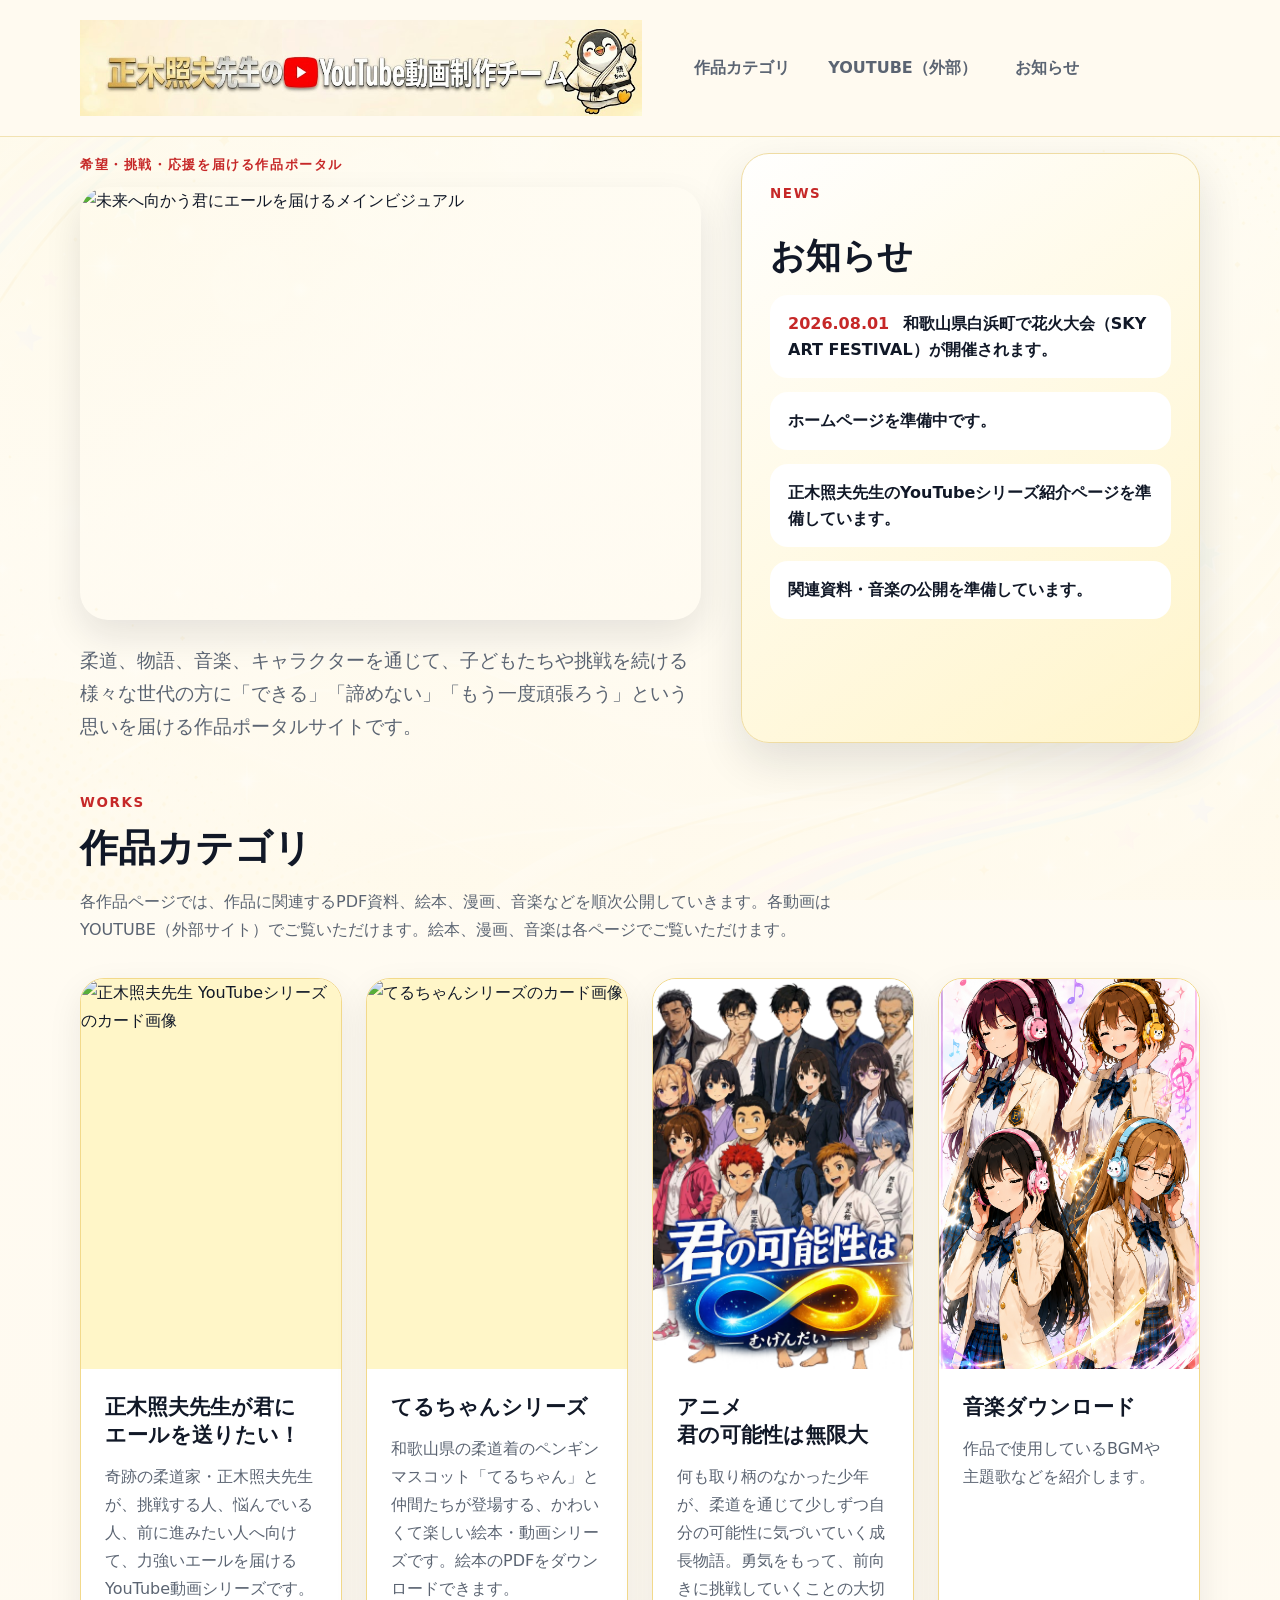
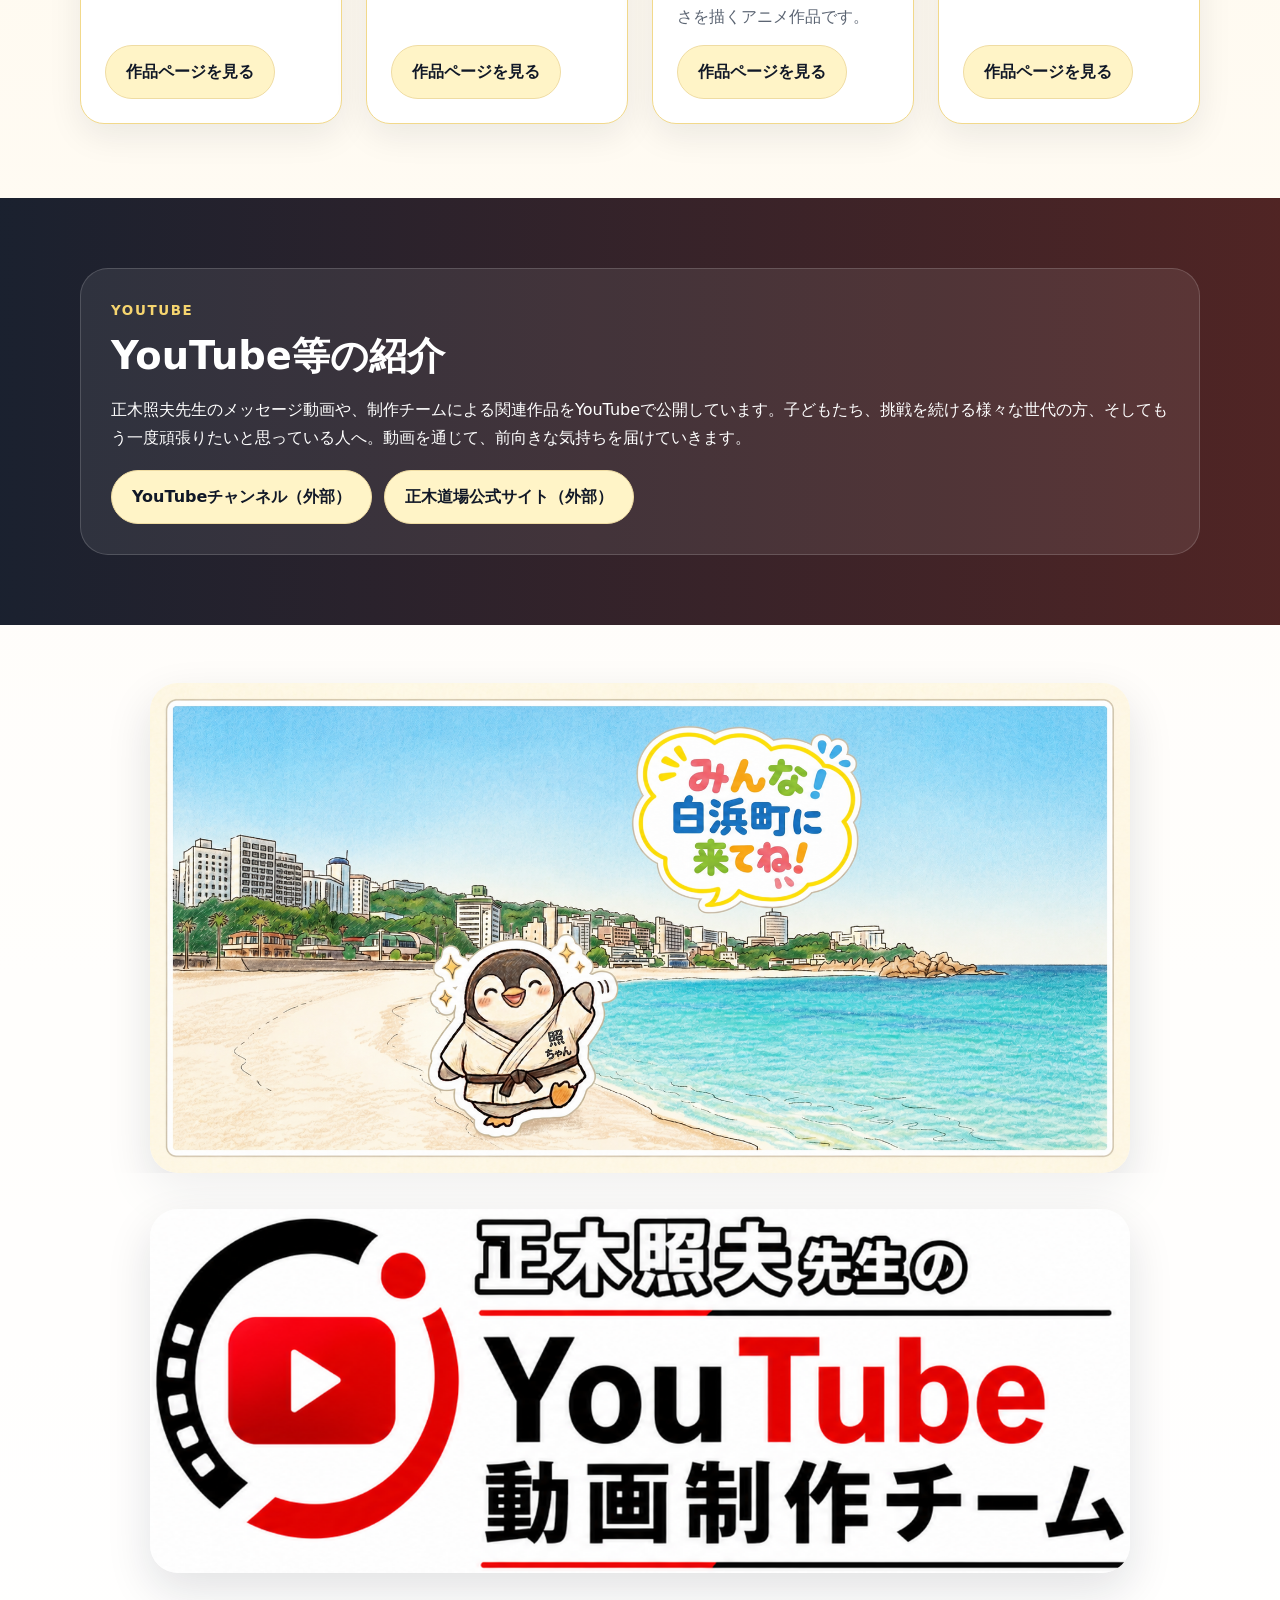
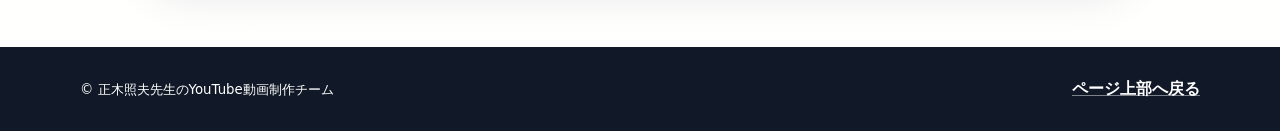
==== index.html @ 739d3b3b "初回コミット: 正木照夫先生のYouTube動画制作チーム 作品ポータルサイト - 静的サイト（HTML/CSS/JS）一式 - 大容量ファイル（音楽一括ZIP・漫画PDF）はGoogleドライブへ外" ====
<!doctype html>
<html lang="ja">
  <head>
    <meta charset="utf-8">
    <meta name="viewport" content="width=device-width, initial-scale=1">
    <meta name="description" content="正木照夫先生のYouTube動画制作チームによる作品ポータルサイトです。柔道、物語、音楽、キャラクターを通じて、子どもたちや挑戦を続ける様々な世代の方にエールを届けます。">
    <title>正木照夫先生のYouTube動画制作チーム 作品ポータル</title>
    <link rel="stylesheet" href="css/style.css">
    <script src="js/main.js" defer></script>
  </head>
  <body>
    <a class="skip-link" href="#main">本文へ移動</a>

    <header class="site-header">
      <div class="container header-inner">
        <a class="brand" href="index.html" aria-label="トップページへ">
          <img class="brand-title-image" src="images/common/header-title.png" alt="" width="1024" height="175">
          <span class="sr-only">正木照夫先生のYouTube動画制作チーム</span>
        </a>

        <button class="nav-toggle" type="button" aria-expanded="false" aria-controls="site-nav">
          <span class="nav-toggle-line"></span>
          <span class="nav-toggle-line"></span>
          <span class="nav-toggle-line"></span>
          <span class="sr-only">メニューを開閉</span>
        </button>

        <nav class="site-nav" id="site-nav" aria-label="メインナビゲーション">
          <a href="#works">作品カテゴリ</a>
          <a href="https://www.youtube.com/@%E6%AD%A3%E6%9C%A8%E7%85%A7%E5%A4%AB%E5%85%88%E7%94%9F%E3%81%AEYouTube" target="_blank" rel="noopener noreferrer">YOUTUBE（外部）</a>
          <a href="#news">お知らせ</a>
        </nav>
      </div>
    </header>

    <main id="main">
      <section class="hero">
        <div class="container hero-grid">
          <div class="hero-copy">
            <p class="eyebrow">希望・挑戦・応援を届ける作品ポータル</p>
            <h1 class="sr-only">未来へ向かう君に、エールを届ける。</h1>
            <img class="hero-main-visual" src="images/common/top-main-visual.png" alt="未来へ向かう君にエールを届けるメインビジュアル" width="3227" height="2250">
            <p class="lead">
              柔道、物語、音楽、キャラクターを通じて、子どもたちや挑戦を続ける様々な世代の方に「できる」「諦めない」「もう一度頑張ろう」という思いを届ける作品ポータルサイトです。
            </p>
          </div>
          <div class="hero-panel news-panel" id="news" aria-labelledby="news-title">
            <p class="eyebrow">News</p>
            <h2 id="news-title">お知らせ</h2>
            <ul class="news-list">
              <li><a href="https://sky-art-fes.jp/2026/" target="_blank" rel="noopener noreferrer"><span class="news-date">2026.08.01</span> 和歌山県白浜町で花火大会（SKY ART FESTIVAL）が開催されます。</a></li>
              <li>ホームページを準備中です。</li>
              <li>正木照夫先生のYouTubeシリーズ紹介ページを準備しています。</li>
              <li>関連資料・音楽の公開を準備しています。</li>
            </ul>
          </div>
        </div>
      </section>

      <section class="section" id="works" aria-labelledby="works-title">
        <div class="container">
          <div class="section-heading">
            <p class="eyebrow">Works</p>
            <h2 id="works-title">作品カテゴリ</h2>
            <p>各作品ページでは、作品に関連するPDF資料、絵本、漫画、音楽などを順次公開していきます。各動画はYOUTUBE（外部サイト）でご覧いただけます。絵本、漫画、音楽は各ページでご覧いただけます。</p>
          </div>

          <div class="work-grid">
            <article class="work-card">
              <a class="work-card-link" href="pages/masaki-youtube.html" aria-label="正木照夫先生が君にエールを送りたい！の作品ページを見る">
                <img src="images/cards/card-masaki-youtube.png" alt="正木照夫先生 YouTubeシリーズのカード画像" width="2250" height="3200" loading="lazy" decoding="async">
                <div class="work-card-body">
                  <h3>正木照夫先生が君にエールを送りたい！</h3>
                  <p>奇跡の柔道家・正木照夫先生が、挑戦する人、悩んでいる人、前に進みたい人へ向けて、力強いエールを届けるYouTube動画シリーズです。</p>
                  <span class="button button-card">作品ページを見る</span>
                </div>
              </a>
            </article>

            <article class="work-card">
              <a class="work-card-link" href="pages/teruchan.html" aria-label="てるちゃんシリーズの作品ページを見る">
                <img src="images/cards/card-teruchan.png" alt="てるちゃんシリーズのカード画像" width="2250" height="3200" loading="lazy" decoding="async">
                <div class="work-card-body">
                  <h3>てるちゃんシリーズ</h3>
                  <p>和歌山県の柔道着のペンギンマスコット「てるちゃん」と仲間たちが登場する、かわいくて楽しい絵本・動画シリーズです。絵本のPDFをダウンロードできます。</p>
                  <span class="button button-card">作品ページを見る</span>
                </div>
              </a>
            </article>

            <article class="work-card">
              <a class="work-card-link" href="pages/anime-mugen.html" aria-label="君の可能性は無限大の作品ページを見る">
                <img src="images/cards/card-anime-mugen.png" alt="君の可能性は無限大のカード画像" width="2250" height="3200" loading="lazy" decoding="async">
                <div class="work-card-body">
                  <h3>アニメ<br>君の可能性は無限大</h3>
                  <p>何も取り柄のなかった少年が、柔道を通じて少しずつ自分の可能性に気づいていく成長物語。勇気をもって、前向きに挑戦していくことの大切さを描くアニメ作品です。</p>
                  <span class="button button-card">作品ページを見る</span>
                </div>
              </a>
            </article>

            <article class="work-card">
              <a class="work-card-link" href="pages/music-download.html" aria-label="音楽ダウンロードの作品ページを見る">
                <img src="images/cards/card-music-download.png" alt="音楽ダウンロードのカード画像" width="940" height="1674" loading="lazy" decoding="async">
                <div class="work-card-body">
                  <h3>音楽ダウンロード</h3>
                  <p>作品で使用しているBGMや主題歌などを紹介します。</p>
                  <span class="button button-card">作品ページを見る</span>
                </div>
              </a>
            </article>
          </div>
        </div>
      </section>

      <section class="notice-section" aria-labelledby="youtube-title">
        <div class="container notice-grid notice-grid-single">
          <div class="notice-card">
            <p class="eyebrow">YouTube</p>
            <h2 id="youtube-title">YouTube等の紹介</h2>
            <p>
              正木照夫先生のメッセージ動画や、制作チームによる関連作品をYouTubeで公開しています。子どもたち、挑戦を続ける様々な世代の方、そしてもう一度頑張りたいと思っている人へ。動画を通じて、前向きな気持ちを届けていきます。
            </p>
            <div class="button-row">
              <a class="button button-secondary" href="https://www.youtube.com/@%E6%AD%A3%E6%9C%A8%E7%85%A7%E5%A4%AB%E5%85%88%E7%94%9F%E3%81%AEYouTube" target="_blank" rel="noopener noreferrer">YouTubeチャンネル（外部）</a>
              <a class="button button-secondary" href="http://www.masaki-judo.com/" target="_blank" rel="noopener noreferrer">正木道場公式サイト（外部）</a>
            </div>
          </div>
        </div>
      </section>

      <section class="section shirahama-section" aria-label="白浜町の紹介イメージ">
        <div class="container">
          <a class="shirahama-link" href="https://www.nankishirahama.jp/" target="_blank" rel="noopener noreferrer" aria-label="南紀白浜観光協会の公式サイトを開く">
            <img class="shirahama-image" src="images/common/shirahama.png" alt="みんな白浜町に来てねと呼びかけるてるちゃんのイラスト" width="1774" height="887" loading="lazy" decoding="async">
          </a>
        </div>
      </section>

      <section class="section bottom-brand-section" aria-label="正木照夫先生のYouTube動画制作チーム">
        <div class="container">
          <img class="bottom-brand-image" src="images/common/logo-main.png" alt="正木照夫先生のYouTube動画制作チーム" width="5485" height="2040" loading="lazy" decoding="async">
        </div>
      </section>
    </main>

    <footer class="site-footer">
      <div class="container footer-inner">
        <small>&copy; 正木照夫先生のYouTube動画制作チーム</small>
        <a href="#main">ページ上部へ戻る</a>
      </div>
    </footer>
  </body>
</html>
---- css/style.css ----
:root {
  --color-bg: #fffaf0;
  --color-surface: #ffffff;
  --color-cream: #fff4c7;
  --color-yellow: #f6d56f;
  --color-gold: #c7922c;
  --color-red: #c62828;
  --color-ink: #111827;
  --color-muted: #5b6472;
  --color-border: #efdca3;
  --color-card-border: #efd58a;
  --color-body-text: #1f2937;
  --shadow-soft: 0 18px 45px rgba(17, 24, 39, 0.12);
  --radius-lg: 28px;
  --radius-md: 18px;
  --container: 1120px;
}

* {
  box-sizing: border-box;
}

html {
  scroll-behavior: smooth;
}

body {
  margin: 0;
  color: var(--color-ink);
  font-family: "Hiragino Sans", "Yu Gothic", "Meiryo", system-ui, -apple-system, BlinkMacSystemFont, sans-serif;
  line-height: 1.75;
  background-color: var(--color-bg);
  background:
    linear-gradient(180deg, rgba(255, 253, 245, 0.86) 0%, rgba(255, 250, 240, 0.92) 44%, rgba(255, 255, 255, 0.96) 100%),
    radial-gradient(circle at top left, rgba(246, 213, 111, 0.34), transparent 34rem),
    url("../images/common/bg-pale-yellow.png") center top / cover fixed no-repeat,
    linear-gradient(180deg, #fffdf5 0%, var(--color-bg) 44%, #ffffff 100%);
}

img {
  display: block;
  max-width: 100%;
  height: auto;
}

a {
  color: inherit;
}

code {
  padding: 0.08em 0.34em;
  color: var(--color-red);
  font-family: "Cascadia Mono", "Consolas", monospace;
  background: rgba(255, 244, 199, 0.92);
  border-radius: 0.35em;
}

.container {
  width: min(100% - 32px, var(--container));
  margin-inline: auto;
}

.skip-link {
  position: fixed;
  top: 12px;
  left: 12px;
  z-index: 100;
  padding: 10px 16px;
  color: #ffffff;
  background: var(--color-ink);
  border-radius: 999px;
  transform: translateY(-150%);
  transition: transform 0.2s ease;
}

.skip-link:focus {
  transform: translateY(0);
}

.sr-only {
  position: absolute;
  width: 1px;
  height: 1px;
  padding: 0;
  margin: -1px;
  overflow: hidden;
  clip: rect(0, 0, 0, 0);
  white-space: nowrap;
  border: 0;
}

.site-header {
  position: sticky;
  top: 0;
  z-index: 10;
  padding: 20px 0;
  background: rgba(255, 250, 240, 0.92);
  border-bottom: 1px solid rgba(239, 220, 163, 0.8);
  backdrop-filter: blur(12px);
}

.header-inner {
  position: relative;
  display: flex;
  flex-wrap: nowrap;
  align-items: center;
  justify-content: flex-start;
  gap: clamp(20px, 3vw, 44px);
}

.brand {
  display: inline-flex;
  align-items: center;
  gap: 18px;
  flex: 0 1 auto;
  min-width: 0;
  color: var(--color-ink);
  text-decoration: none;
}

.brand-title-image {
  display: block;
  width: auto;
  max-width: min(56vw, 680px);
  height: clamp(72px, 7.5vw, 112px);
  object-fit: contain;
}

.site-nav {
  display: flex;
  align-items: center;
  flex: 0 0 auto;
  gap: 10px;
}

.site-nav a {
  padding: 10px 14px;
  color: var(--color-muted);
  font-weight: 700;
  text-decoration: none;
  border-radius: 999px;
}

.site-nav a:hover,
.site-nav a:focus-visible {
  color: var(--color-red);
  background: rgba(198, 40, 40, 0.08);
  outline: none;
}

.nav-toggle {
  display: none;
  width: 44px;
  height: 44px;
  padding: 10px;
  background: var(--color-surface);
  border: 1px solid var(--color-border);
  border-radius: 12px;
}

.nav-toggle-line {
  display: block;
  height: 2px;
  margin: 5px 0;
  background: var(--color-ink);
  border-radius: 999px;
}

.hero {
  padding: 16px 0 24px;
}

.hero + .section {
  padding-top: 24px;
}

.hero-grid {
  display: grid;
  grid-template-columns: minmax(0, 1.15fr) minmax(280px, 0.85fr);
  gap: 40px;
  align-items: stretch;
}

.eyebrow {
  margin: 0 0 10px;
  color: var(--color-red);
  font-size: 0.84rem;
  font-weight: 800;
  letter-spacing: 0.12em;
  text-transform: uppercase;
}

h1,
h2,
h3,
p {
  overflow-wrap: anywhere;
}

h1 {
  max-width: 12em;
  margin: 0;
  font-size: clamp(2.3rem, 6vw, 4.8rem);
  line-height: 1.12;
  letter-spacing: -0.04em;
}

.hero-title {
  max-width: 9.5em;
  font-size: clamp(2.5rem, 5.4vw, 4.6rem);
  letter-spacing: -0.035em;
}

.hero-main-visual {
  width: min(100%, 760px);
  height: auto;
  border-radius: var(--radius-lg);
  box-shadow: 0 16px 36px rgba(17, 24, 39, 0.1);
}

h2 {
  margin: 0;
  font-size: clamp(1.8rem, 3vw, 2.6rem);
  line-height: 1.24;
}

h3 {
  margin: 0;
  font-size: 1.3rem;
  line-height: 1.35;
}

.lead {
  max-width: 42rem;
  margin: 24px 0 0;
  color: var(--color-muted);
  font-size: clamp(1rem, 2vw, 1.18rem);
}

.button-row {
  display: flex;
  flex-wrap: wrap;
  gap: 12px;
  margin-top: 18px;
}

.button-row .button {
  width: auto;
}

.button {
  display: inline-flex;
  align-items: center;
  justify-content: center;
  min-height: 48px;
  padding: 12px 20px;
  font-weight: 800;
  text-align: center;
  text-decoration: none;
  border-radius: 999px;
  transition: transform 0.18s ease, box-shadow 0.18s ease, background-color 0.18s ease;
}

.button:hover,
.button:focus-visible {
  transform: translateY(-2px);
  outline: none;
}

.button-primary {
  color: #ffffff;
  background: var(--color-red);
  box-shadow: 0 12px 26px rgba(198, 40, 40, 0.22);
}

.button-primary:hover,
.button-primary:focus-visible {
  background: #a81f1f;
}

.button-disabled {
  cursor: not-allowed;
  opacity: 0.76;
}

.button-disabled:hover,
.button-disabled:focus-visible {
  transform: none;
  background: var(--color-red);
}

.button-secondary,
.button-card {
  color: var(--color-ink);
  background: var(--color-cream);
  border: 1px solid var(--color-border);
}

.button-card {
  width: fit-content;
  margin-top: auto;
}

.hero-panel {
  display: grid;
  align-content: start;
  gap: 18px;
  padding: 28px;
  background: linear-gradient(145deg, rgba(255, 255, 255, 0.9), rgba(255, 244, 199, 0.9));
  border: 1px solid var(--color-border);
  border-radius: var(--radius-lg);
  box-shadow: var(--shadow-soft);
}

.news-panel {
  min-height: 100%;
}

.news-panel h2 {
  font-size: clamp(1.6rem, 3vw, 2.2rem);
}

#news,
#works {
  scroll-margin-top: 170px;
}

.news-list {
  display: grid;
  gap: 14px;
  padding: 0;
  margin: 0;
  list-style: none;
}

.news-list li {
  padding: 16px 18px;
  color: var(--color-ink);
  font-weight: 700;
  line-height: 1.6;
  background: var(--color-surface);
  border-radius: var(--radius-md);
}

.news-list a {
  color: inherit;
  text-decoration: none;
}

.news-list a:hover,
.news-list a:focus-visible {
  color: var(--color-red);
  outline: none;
}

.news-date {
  display: inline-block;
  margin-right: 0.5em;
  color: var(--color-red);
  font-weight: 900;
}

.section {
  padding: 74px 0;
}

.section-heading {
  max-width: 760px;
  margin-bottom: 34px;
}

.section-heading p:last-child {
  margin-bottom: 0;
  color: var(--color-muted);
}

.work-grid {
  display: grid;
  grid-template-columns: repeat(4, 1fr);
  gap: 24px;
  align-items: stretch;
}

.work-card {
  display: flex;
  flex-direction: column;
  height: 100%;
  overflow: hidden;
  cursor: pointer;
  background: #ffffff;
  border: 1px solid #f2d98b;
  border-radius: 24px;
  box-shadow: 0 12px 34px rgba(17, 24, 39, 0.08);
  transition: transform 0.2s ease, box-shadow 0.2s ease;
}

.work-card:hover,
.work-card:focus-within {
  transform: translateY(-4px);
  box-shadow: 0 18px 40px rgba(15, 23, 42, 0.14);
}

.work-card-link {
  display: flex;
  flex: 1;
  flex-direction: column;
  height: 100%;
  color: inherit;
  text-decoration: none;
}

.work-card-link:focus-visible {
  outline: 3px solid #d62828;
  outline-offset: 4px;
  border-radius: 24px;
}

.work-card img {
  width: 100%;
  aspect-ratio: 2 / 3;
  object-fit: cover;
  object-position: center;
  display: block;
  background: #fff6c8;
  transition: transform 0.2s ease;
}

.work-card:hover img,
.work-card:focus-within img {
  transform: scale(1.03);
}

.work-card-body {
  display: flex;
  flex: 1;
  flex-direction: column;
  gap: 14px;
  padding: 24px;
}

.work-card-body p {
  flex: 1;
  margin: 0;
  color: var(--color-muted);
}

.work-card-body .button {
  margin-top: auto;
}

.notice-section {
  padding: 70px 0;
  background: linear-gradient(90deg, rgba(17, 24, 39, 0.96), rgba(69, 23, 23, 0.94));
}

.notice-grid {
  display: grid;
  grid-template-columns: repeat(2, minmax(0, 1fr));
  gap: 22px;
}

.notice-grid-single {
  grid-template-columns: minmax(0, 1fr);
}

.notice-card {
  padding: 30px;
  color: #ffffff;
  background: rgba(255, 255, 255, 0.08);
  border: 1px solid rgba(255, 255, 255, 0.16);
  border-radius: var(--radius-lg);
}

.notice-card .eyebrow {
  color: var(--color-yellow);
}

.notice-card p:last-child {
  margin-bottom: 0;
  color: rgba(255, 255, 255, 0.82);
}

.notice-card code {
  color: #ffffff;
  background: rgba(255, 255, 255, 0.14);
}

.shirahama-section {
  padding-top: 58px;
  padding-bottom: 0;
  background: rgba(255, 255, 255, 0.5);
}

.shirahama-link {
  display: block;
  width: min(100%, 980px);
  margin-inline: auto;
  border-radius: var(--radius-lg);
  transition: transform 0.2s ease, box-shadow 0.2s ease;
}

.shirahama-link:hover,
.shirahama-link:focus-visible {
  transform: translateY(-3px);
  outline: none;
}

.shirahama-link:focus-visible {
  box-shadow: 0 0 0 4px rgba(198, 40, 40, 0.28);
}

.shirahama-image {
  width: 100%;
  height: auto;
  border-radius: var(--radius-lg);
  box-shadow: var(--shadow-soft);
}

.bottom-brand-section {
  padding-top: 36px;
  background: rgba(255, 255, 255, 0.5);
}

.bottom-brand-image {
  width: min(100%, 980px);
  height: auto;
  margin-inline: auto;
  border-radius: var(--radius-lg);
  box-shadow: var(--shadow-soft);
}

.page-hero {
  padding: 16px 0 16px;
}

.page-hero + .section {
  padding-top: 24px;
}

.page-hero-image {
  width: 100%;
  aspect-ratio: 16 / 9;
  object-fit: cover;
  object-position: center;
  border-radius: var(--radius-lg);
  box-shadow: var(--shadow-soft);
  background: var(--color-cream);
}

.page-hero-image-wide {
  aspect-ratio: auto;
  height: auto;
  object-fit: contain;
}

.page-hero-copy {
  max-width: 840px;
  margin-top: 28px;
  padding: 30px 34px;
  color: var(--color-ink);
  background: #ffffff;
  border: 1px solid var(--color-card-border);
  border-radius: var(--radius-lg);
  box-shadow: 0 12px 30px rgba(17, 24, 39, 0.08);
}

.page-hero-copy h1 {
  max-width: 100%;
  color: var(--color-ink);
  font-size: clamp(2rem, 5vw, 3.8rem);
}

.page-hero-copy p {
  color: var(--color-body-text);
  font-size: clamp(1.12rem, 2.6vw, 1.3rem);
  line-height: 1.9;
}

.page-hero-copy p:last-child {
  margin-bottom: 0;
}

.page-hero-inner {
  max-width: 840px;
  padding: 34px;
  color: var(--color-ink);
  background: #ffffff;
  border: 1px solid var(--color-card-border);
  border-radius: var(--radius-lg);
  box-shadow: var(--shadow-soft);
}

.page-hero-inner h1 {
  max-width: 100%;
  color: var(--color-ink);
  font-size: clamp(2rem, 5vw, 3.8rem);
}

.page-hero-inner p {
  color: var(--color-body-text);
  line-height: 1.9;
}

.content-grid {
  display: grid;
  grid-template-columns: minmax(0, 1.3fr) minmax(280px, 0.7fr);
  gap: 24px;
}

.content-grid-single {
  grid-template-columns: minmax(0, 1fr);
  max-width: 1080px;
}

.content-card {
  padding: 28px;
  color: var(--color-ink);
  background: #ffffff;
  border: 1px solid var(--color-card-border);
  border-radius: var(--radius-lg);
  box-shadow: 0 12px 30px rgba(17, 24, 39, 0.08);
}

.content-card h2 {
  margin-bottom: 12px;
  color: var(--color-ink);
}

.content-card p {
  color: var(--color-body-text);
  font-size: clamp(1.12rem, 2.6vw, 1.3rem);
  line-height: 1.9;
}

.content-card p + p {
  margin-top: 0.9em;
}

.content-card ul {
  padding-left: 1.2em;
  margin: 12px 0 0;
  color: var(--color-body-text);
  font-size: clamp(1.12rem, 2.6vw, 1.3rem);
  line-height: 1.9;
}

.content-card li + li {
  margin-top: 8px;
}

.short-video-image {
  width: min(100%, 320px);
  height: auto;
  margin: 0 auto 18px;
  border-radius: var(--radius-md);
}

.short-video-list {
  display: grid;
  gap: 12px;
  padding: 0;
  margin: 20px 0 0;
  list-style: none;
}

.short-video-list a {
  display: block;
  padding: 14px 18px;
  color: var(--color-ink);
  font-weight: 700;
  text-decoration: none;
  background: var(--color-cream);
  border: 1px solid var(--color-card-border);
  border-radius: var(--radius-md);
  transition: color 0.18s ease, background-color 0.18s ease;
}

.short-video-list a:hover,
.short-video-list a:focus-visible {
  color: var(--color-red);
  background: rgba(255, 244, 199, 0.92);
  outline: none;
}

.music-note {
  margin: 18px 0 0;
  padding: 18px 20px;
  background: var(--color-cream);
  border: 1px solid var(--color-card-border);
  border-left: 4px solid var(--color-red);
  border-radius: var(--radius-md);
  font-size: 0.95rem;
  line-height: 1.85;
}

.music-note p {
  margin: 0 0 10px;
}

.music-note p:last-child {
  margin-bottom: 0;
}

.music-note .music-note-heading {
  margin-top: 14px;
  font-weight: 700;
}

.music-note ul {
  margin: 6px 0 0;
  padding-left: 1.2em;
}

.music-list {
  display: grid;
  gap: 16px;
  padding: 0;
  margin: 20px 0 0;
  list-style: none;
}

.music-item {
  display: grid;
  gap: 12px;
  padding: 18px;
  background: var(--color-cream);
  border: 1px solid var(--color-card-border);
  border-radius: var(--radius-md);
}

.music-item-title {
  margin: 0;
  font-weight: 700;
}

.music-item audio {
  width: 100%;
}

.music-item .button {
  justify-self: start;
  min-height: 40px;
  padding: 8px 16px;
  font-size: 0.92rem;
}

/* 画像付きの楽曲は「左：画像／右上：プレーヤー／右下：ダウンロード」の2カラム */
.music-item:has(.music-item-cover) {
  grid-template-columns: 200px 1fr;
  grid-template-areas:
    "cover title"
    "cover player"
    "cover download";
  align-content: center;
  align-items: center;
  gap: 10px 18px;
  padding: 16px 18px;
}

.music-item-cover {
  grid-area: cover;
  align-self: center;
  width: 100%;
  height: auto;
  border-radius: var(--radius-md);
  box-shadow: 0 12px 30px rgba(17, 24, 39, 0.1);
}

.music-item:has(.music-item-cover) .music-item-title {
  grid-area: title;
}

.music-item:has(.music-item-cover) audio {
  grid-area: player;
}

.music-item:has(.music-item-cover) .button {
  grid-area: download;
}

@media (max-width: 600px) {
  .music-item:has(.music-item-cover) {
    grid-template-columns: 1fr;
    grid-template-areas:
      "title"
      "cover"
      "player"
      "download";
  }

  .music-item-cover {
    max-width: 260px;
    justify-self: center;
  }
}

.episode-link {
  display: grid;
  gap: 18px;
  color: inherit;
  text-decoration: none;
}

.episode-thumbnail {
  width: 100%;
  height: auto;
  margin-bottom: 18px;
  border-radius: var(--radius-md);
  box-shadow: 0 12px 30px rgba(17, 24, 39, 0.1);
}

.episode-link img {
  width: 100%;
  aspect-ratio: 16 / 9;
  object-fit: cover;
  border-radius: var(--radius-md);
  box-shadow: 0 12px 30px rgba(17, 24, 39, 0.1);
  transition: transform 0.2s ease, box-shadow 0.2s ease;
}

.episode-description {
  display: block;
  color: var(--color-body-text);
  font-size: clamp(1.12rem, 2.6vw, 1.3rem);
  line-height: 1.9;
}

.content-card .episode-description + .episode-description {
  margin-top: 0.8em;
}

.episode-link:hover img,
.episode-link:focus-visible img {
  transform: translateY(-3px);
  box-shadow: 0 18px 40px rgba(15, 23, 42, 0.16);
}

.episode-link:focus-visible {
  outline: 3px solid #d62828;
  outline-offset: 4px;
  border-radius: var(--radius-md);
}

.manga-reader-section {
  padding-top: 36px;
}

.manga-reader-header {
  display: grid;
  gap: 10px;
  margin-bottom: 24px;
  padding: 20px 22px;
  background: var(--color-surface);
  border: 1px solid var(--color-card-border);
  border-radius: var(--radius-lg);
  box-shadow: var(--shadow-soft);
}

.manga-reader-header h1 {
  max-width: none;
  font-size: clamp(1.35rem, 3vw, 1.75rem);
  line-height: 1.35;
  letter-spacing: -0.02em;
}

.manga-reader-header p {
  margin: 0;
  color: var(--color-body-text);
  font-size: 0.95rem;
  line-height: 1.7;
}

.manga-reader-header .button {
  align-self: start;
  min-height: 40px;
  padding: 8px 16px;
  font-size: 0.92rem;
}

.manga-reader {
  display: grid;
  gap: 18px;
  padding: 24px;
  background: var(--color-surface);
  border: 1px solid var(--color-card-border);
  border-radius: var(--radius-lg);
  box-shadow: var(--shadow-soft);
}

.manga-reader-loading {
  margin: 0;
  color: var(--color-muted);
  text-align: center;
}

.manga-reader-stage {
  display: grid;
  grid-template-columns: auto minmax(0, 1fr) auto;
  align-items: center;
  gap: 12px;
}

.manga-reader-page {
  width: 100%;
  max-height: 78vh;
  margin: 0 auto;
  object-fit: contain;
  background: var(--color-cream);
  border-radius: var(--radius-md);
  box-shadow: 0 12px 30px rgba(17, 24, 39, 0.1);
}

.manga-reader-nav {
  min-width: 64px;
  padding: 10px 12px;
  color: var(--color-ink);
  font-size: 0.92rem;
  font-weight: 700;
  background: var(--color-cream);
  border: 1px solid var(--color-card-border);
  border-radius: var(--radius-md);
  cursor: pointer;
}

.manga-reader-nav:disabled {
  opacity: 0.45;
  cursor: not-allowed;
}

.manga-reader-controls {
  display: flex;
  align-items: center;
  justify-content: center;
  gap: 12px;
  flex-wrap: wrap;
}

.manga-reader-controls .button {
  flex: 1 1 140px;
  width: auto;
  min-height: 42px;
  padding: 8px 14px;
  font-size: 0.9rem;
}

.manga-reader-status {
  min-width: 6em;
  margin: 0;
  font-size: 0.95rem;
  font-weight: 700;
  text-align: center;
}

.manga-reader-note {
  margin: 0;
  color: var(--color-muted);
  font-size: 0.95rem;
  text-align: center;
}

.page-image {
  overflow: hidden;
  padding: 0;
}

.page-image img {
  width: 100%;
  height: 100%;
  min-height: 260px;
  object-fit: contain;
  background: var(--color-cream);
}

.site-footer {
  padding: 28px 0;
  color: #ffffff;
  background: var(--color-ink);
}

.footer-inner {
  display: flex;
  align-items: center;
  justify-content: space-between;
  gap: 16px;
}

.footer-inner a {
  color: #ffffff;
  font-weight: 700;
  text-decoration-color: rgba(255, 255, 255, 0.45);
}

@media (max-width: 980px) {
  .hero-grid,
  .content-grid,
  .notice-grid {
    grid-template-columns: 1fr;
  }

  .work-grid {
    grid-template-columns: repeat(2, minmax(0, 1fr));
  }
}

@media (max-width: 860px) {
  .site-header {
    padding: 14px 0;
  }

  #news,
  #works {
    scroll-margin-top: 130px;
  }

  .header-inner {
    flex-wrap: wrap;
    gap: 12px;
  }

  .brand {
    gap: 10px;
  }

  .brand-title-image {
    width: auto;
    max-width: calc(100vw - 96px);
    height: clamp(50px, 14vw, 72px);
  }

  .nav-toggle {
    display: block;
  }

  .site-nav {
    position: absolute;
    top: calc(100% + 12px);
    right: 0;
    left: 0;
    display: none;
    flex-direction: column;
    align-items: stretch;
    padding: 12px;
    background: var(--color-surface);
    border: 1px solid var(--color-border);
    border-radius: 18px;
    box-shadow: var(--shadow-soft);
  }

  .site-nav.is-open {
    display: flex;
  }

  .site-nav a {
    padding: 12px 14px;
  }

  .hero {
    padding: 12px 0 24px;
  }

  .hero + .section {
    padding-top: 20px;
  }

  .news-panel {
    min-height: auto;
  }

  .hero-title {
    max-width: 9.8em;
    font-size: clamp(2.05rem, 10vw, 3.25rem);
    line-height: 1.16;
  }

  .hero-main-visual {
    width: 100%;
    border-radius: 20px;
  }

  .page-hero {
    padding-top: 12px;
  }

  .page-hero + .section {
    padding-top: 20px;
  }

  .page-hero-copy {
    margin-top: 18px;
    padding: 22px;
  }

  .footer-inner {
    align-items: stretch;
    flex-direction: column;
  }

  .button {
    width: 100%;
  }

  .button-row {
    flex-direction: row;
    align-items: center;
  }

  .button-row .button {
    flex: 1 1 220px;
    width: auto;
  }

  .section {
    padding: 54px 0;
  }

  .work-grid {
    grid-template-columns: 1fr;
  }

  .manga-reader-stage {
    grid-template-columns: 1fr;
  }

  .manga-reader-stage .manga-reader-nav {
    display: none;
  }

  .manga-reader-controls {
    flex-direction: column;
  }

  .manga-reader-controls .button {
    width: 100%;
  }

  .manga-reader-status {
    order: -1;
  }

}

@media (prefers-reduced-motion: reduce) {
  *,
  *::before,
  *::after {
    scroll-behavior: auto !important;
    transition-duration: 0.01ms !important;
    animation-duration: 0.01ms !important;
    animation-iteration-count: 1 !important;
  }
}
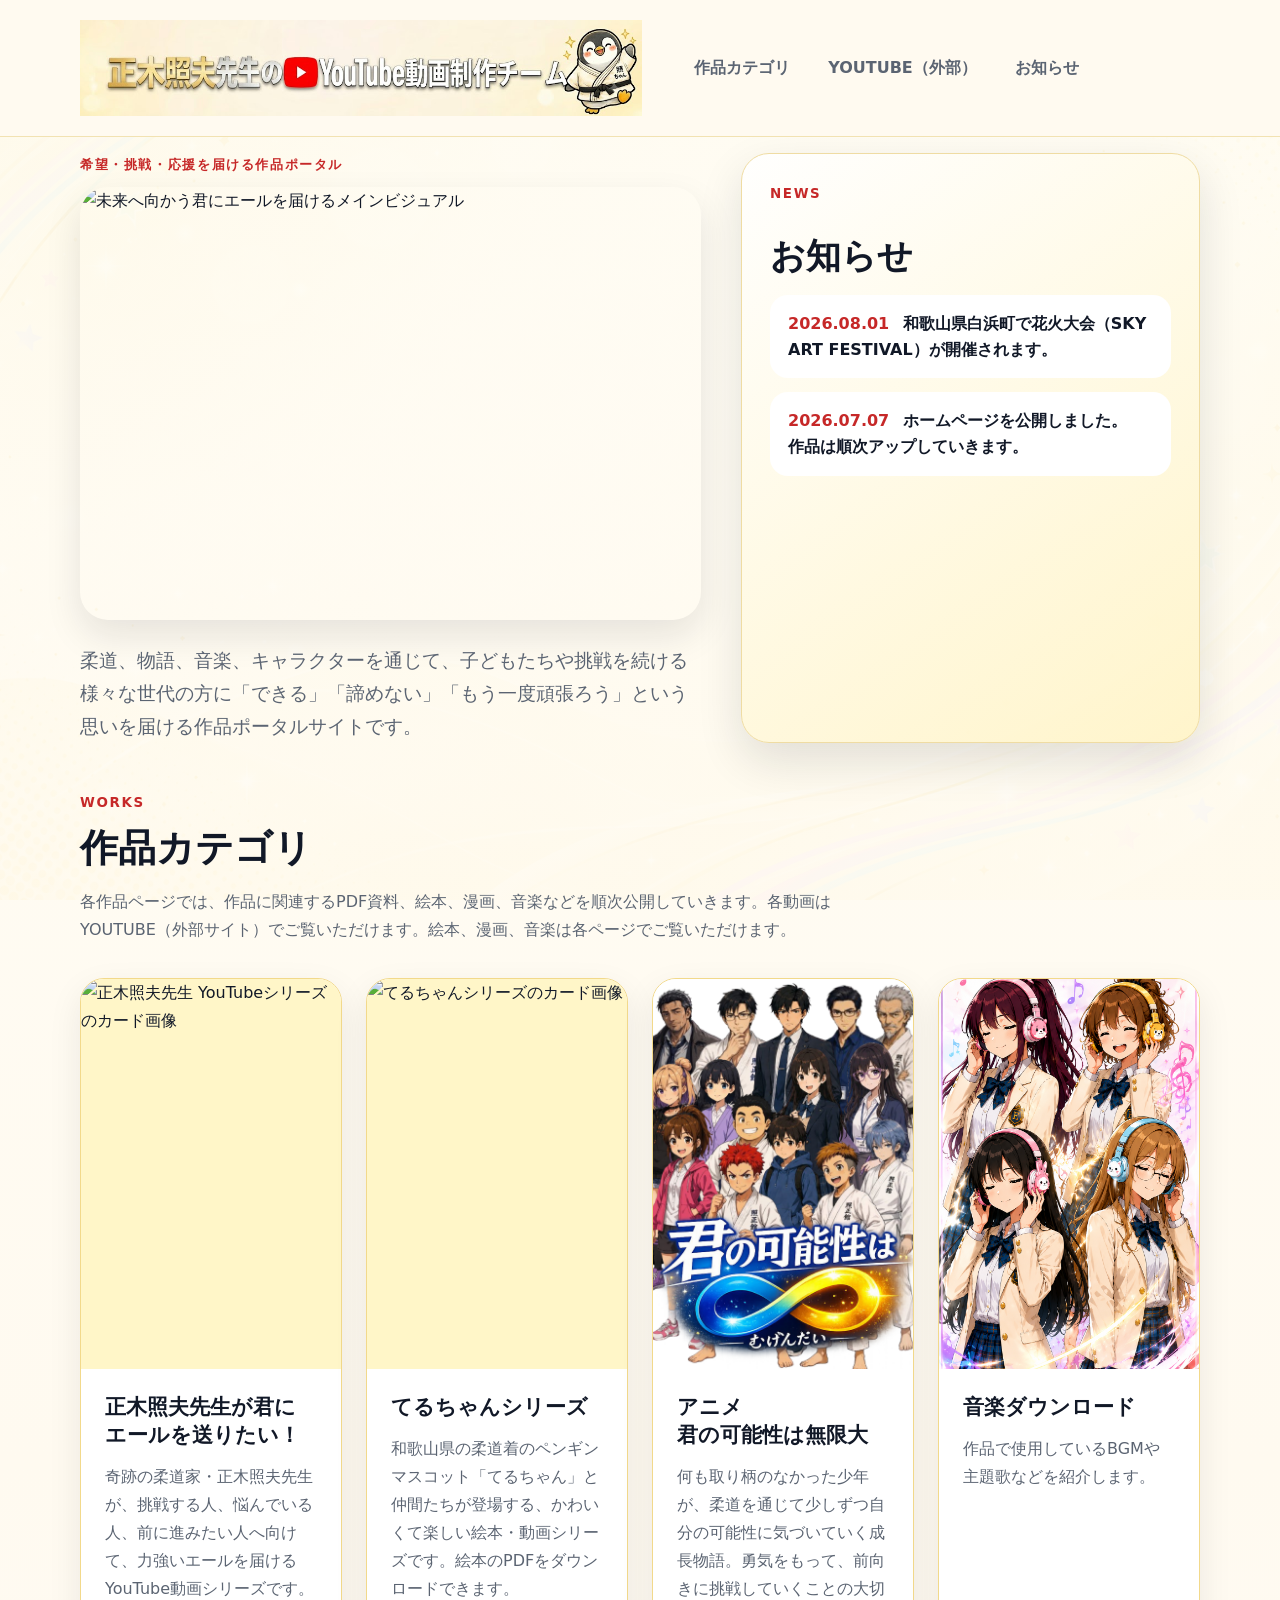
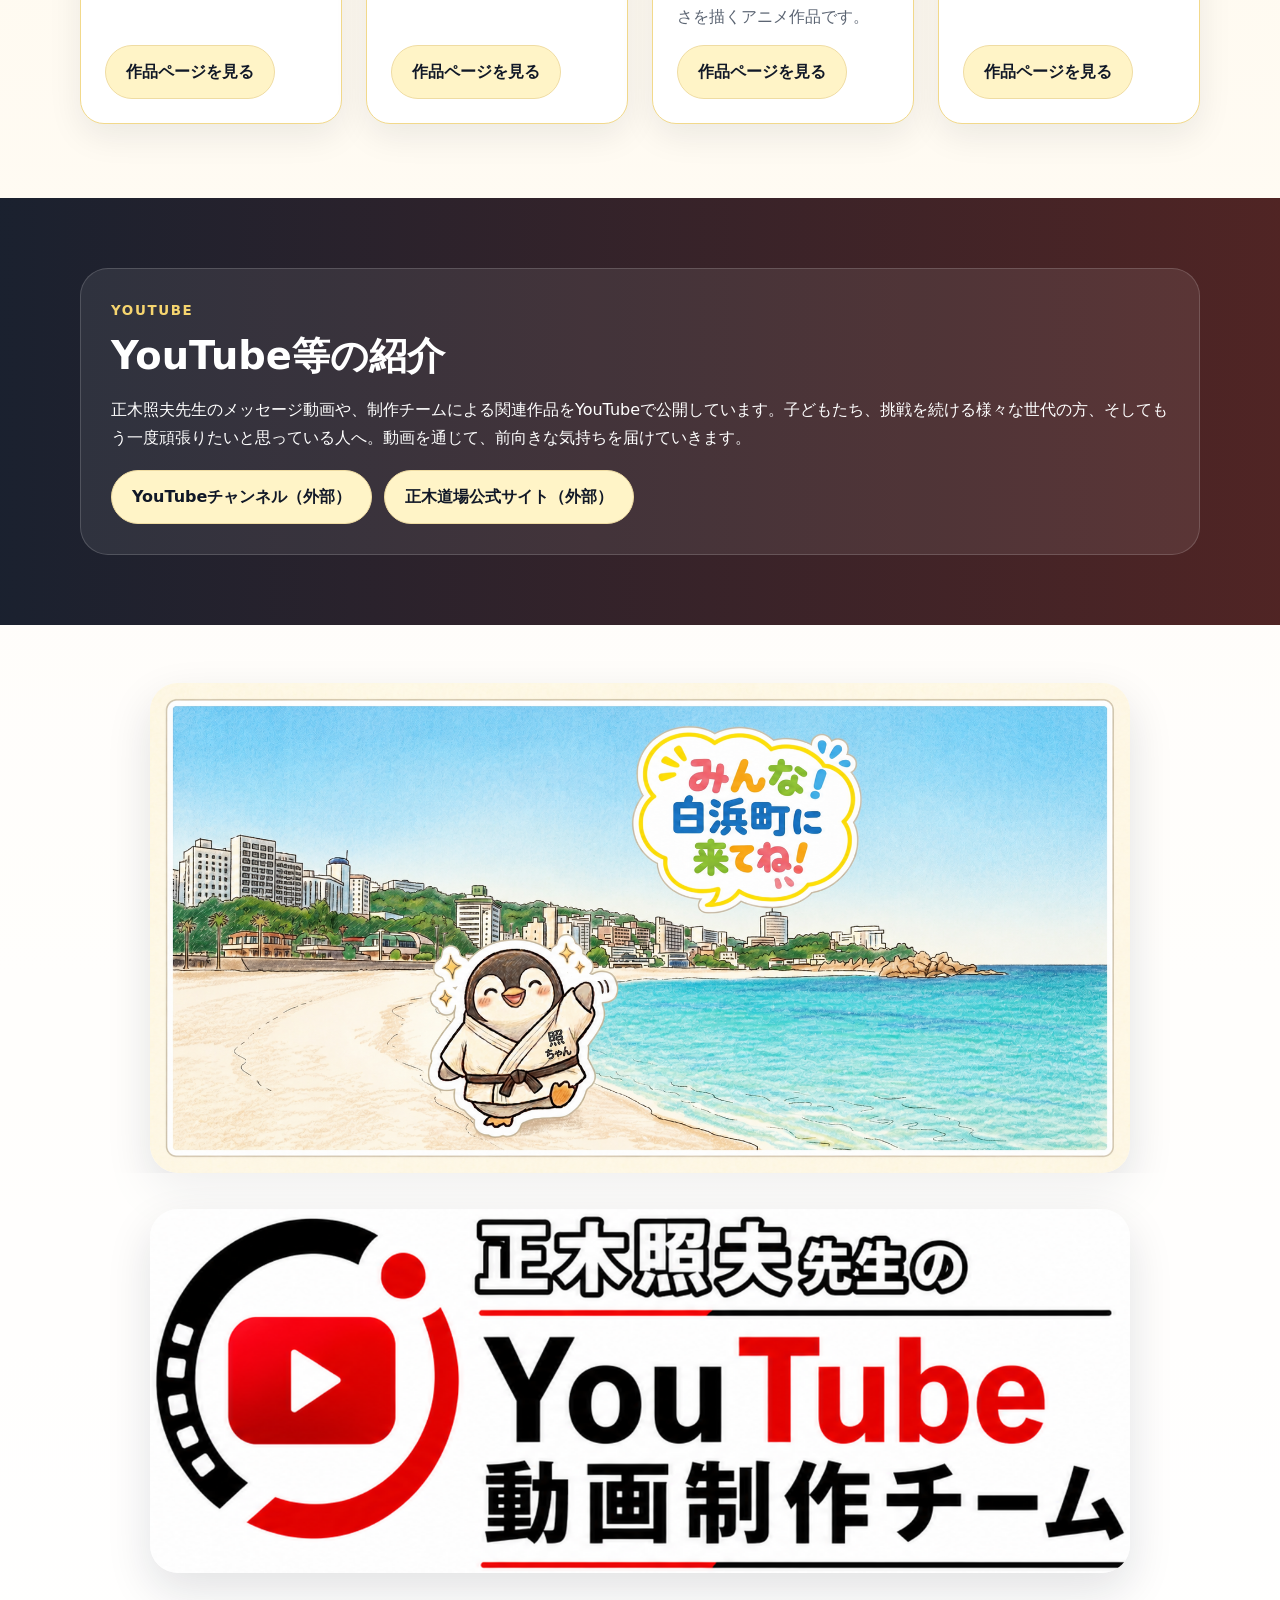
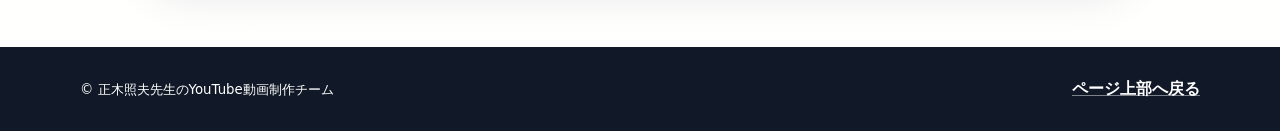
==== commit b9ac8b01: "サイト更新: 絵本追加・音楽ボタン拡大・アニメURL更新・お知らせ更新 - てるちゃん絵本リーダー(ehon-teruchan.html)とPDF/画像を追加、DL・閲覧ボタン設置 - 携帯で押しやす" ====
--- a/index.html
+++ b/index.html
@@ -49,9 +49,7 @@
             <h2 id="news-title">お知らせ</h2>
             <ul class="news-list">
               <li><a href="https://sky-art-fes.jp/2026/" target="_blank" rel="noopener noreferrer"><span class="news-date">2026.08.01</span> 和歌山県白浜町で花火大会（SKY ART FESTIVAL）が開催されます。</a></li>
-              <li>ホームページを準備中です。</li>
-              <li>正木照夫先生のYouTubeシリーズ紹介ページを準備しています。</li>
-              <li>関連資料・音楽の公開を準備しています。</li>
+              <li><span class="news-date">2026.07.07</span> ホームページを公開しました。<br>作品は順次アップしていきます。</li>
             </ul>
           </div>
         </div>
--- a/css/style.css
+++ b/css/style.css
@@ -737,6 +737,65 @@
   width: 100%;
 }
 
+/* JSで各楽曲に追加する「大きな再生ボタン＋標準プレーヤー」のまとまり */
+.music-player {
+  display: grid;
+  gap: 10px;
+}
+
+.music-play-toggle {
+  display: inline-flex;
+  align-items: center;
+  justify-content: center;
+  gap: 12px;
+  width: 100%;
+  min-height: 56px;
+  padding: 12px 20px;
+  font-size: 1.05rem;
+  font-weight: 700;
+  color: #ffffff;
+  background: var(--color-red);
+  border: none;
+  border-radius: 999px;
+  box-shadow: 0 12px 26px rgba(198, 40, 40, 0.22);
+  cursor: pointer;
+  transition: background 0.2s ease, transform 0.1s ease;
+}
+
+.music-play-toggle:hover,
+.music-play-toggle:focus-visible {
+  background: #a81f1f;
+}
+
+.music-play-toggle:active {
+  transform: scale(0.98);
+}
+
+.music-play-icon {
+  position: relative;
+  display: inline-block;
+  width: 16px;
+  height: 18px;
+}
+
+.music-play-icon::before {
+  content: "";
+  position: absolute;
+  top: 0;
+  left: 0;
+  border-style: solid;
+  border-width: 9px 0 9px 16px;
+  border-color: transparent transparent transparent #ffffff;
+}
+
+.music-play-toggle.is-playing .music-play-icon::before {
+  border: none;
+  width: 5px;
+  height: 18px;
+  background: #ffffff;
+  box-shadow: 11px 0 0 #ffffff;
+}
+
 .music-item .button {
   justify-self: start;
   min-height: 40px;
@@ -770,6 +829,7 @@
   grid-area: title;
 }
 
+.music-item:has(.music-item-cover) .music-player,
 .music-item:has(.music-item-cover) audio {
   grid-area: player;
 }
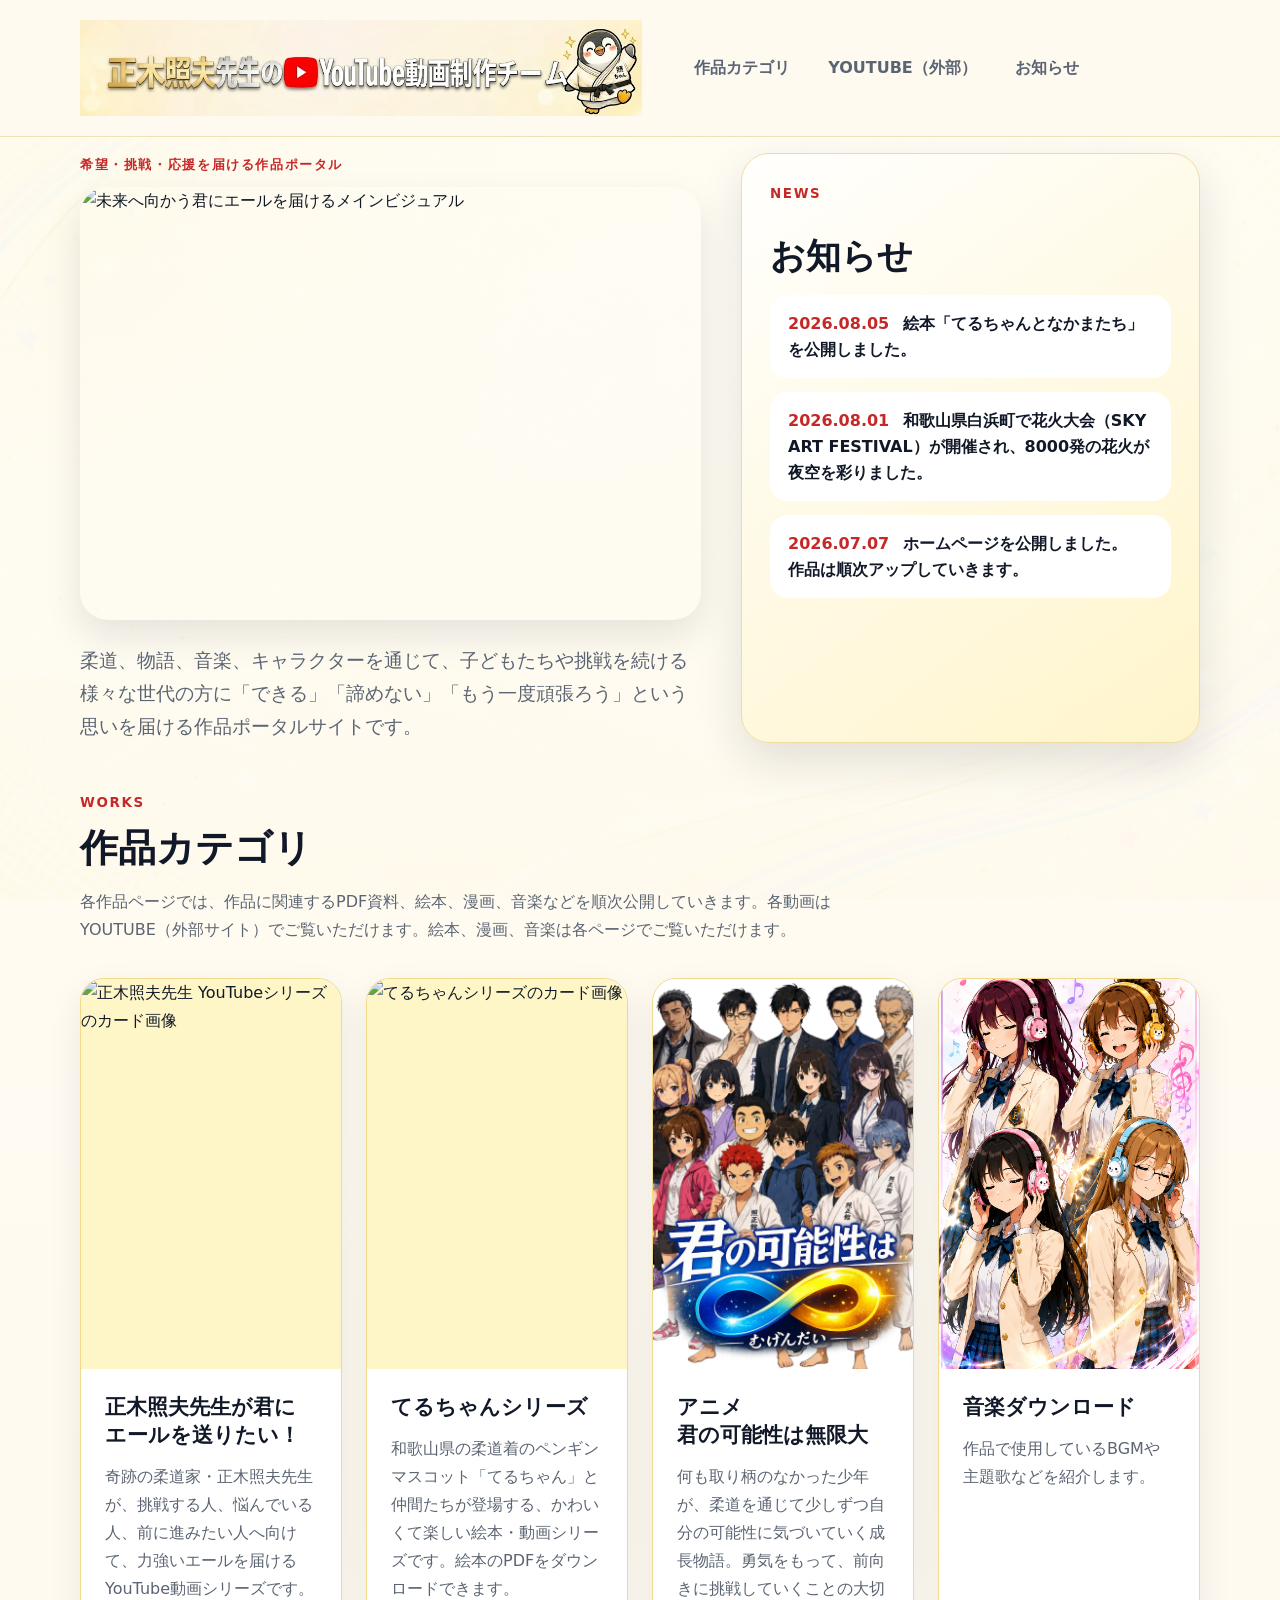
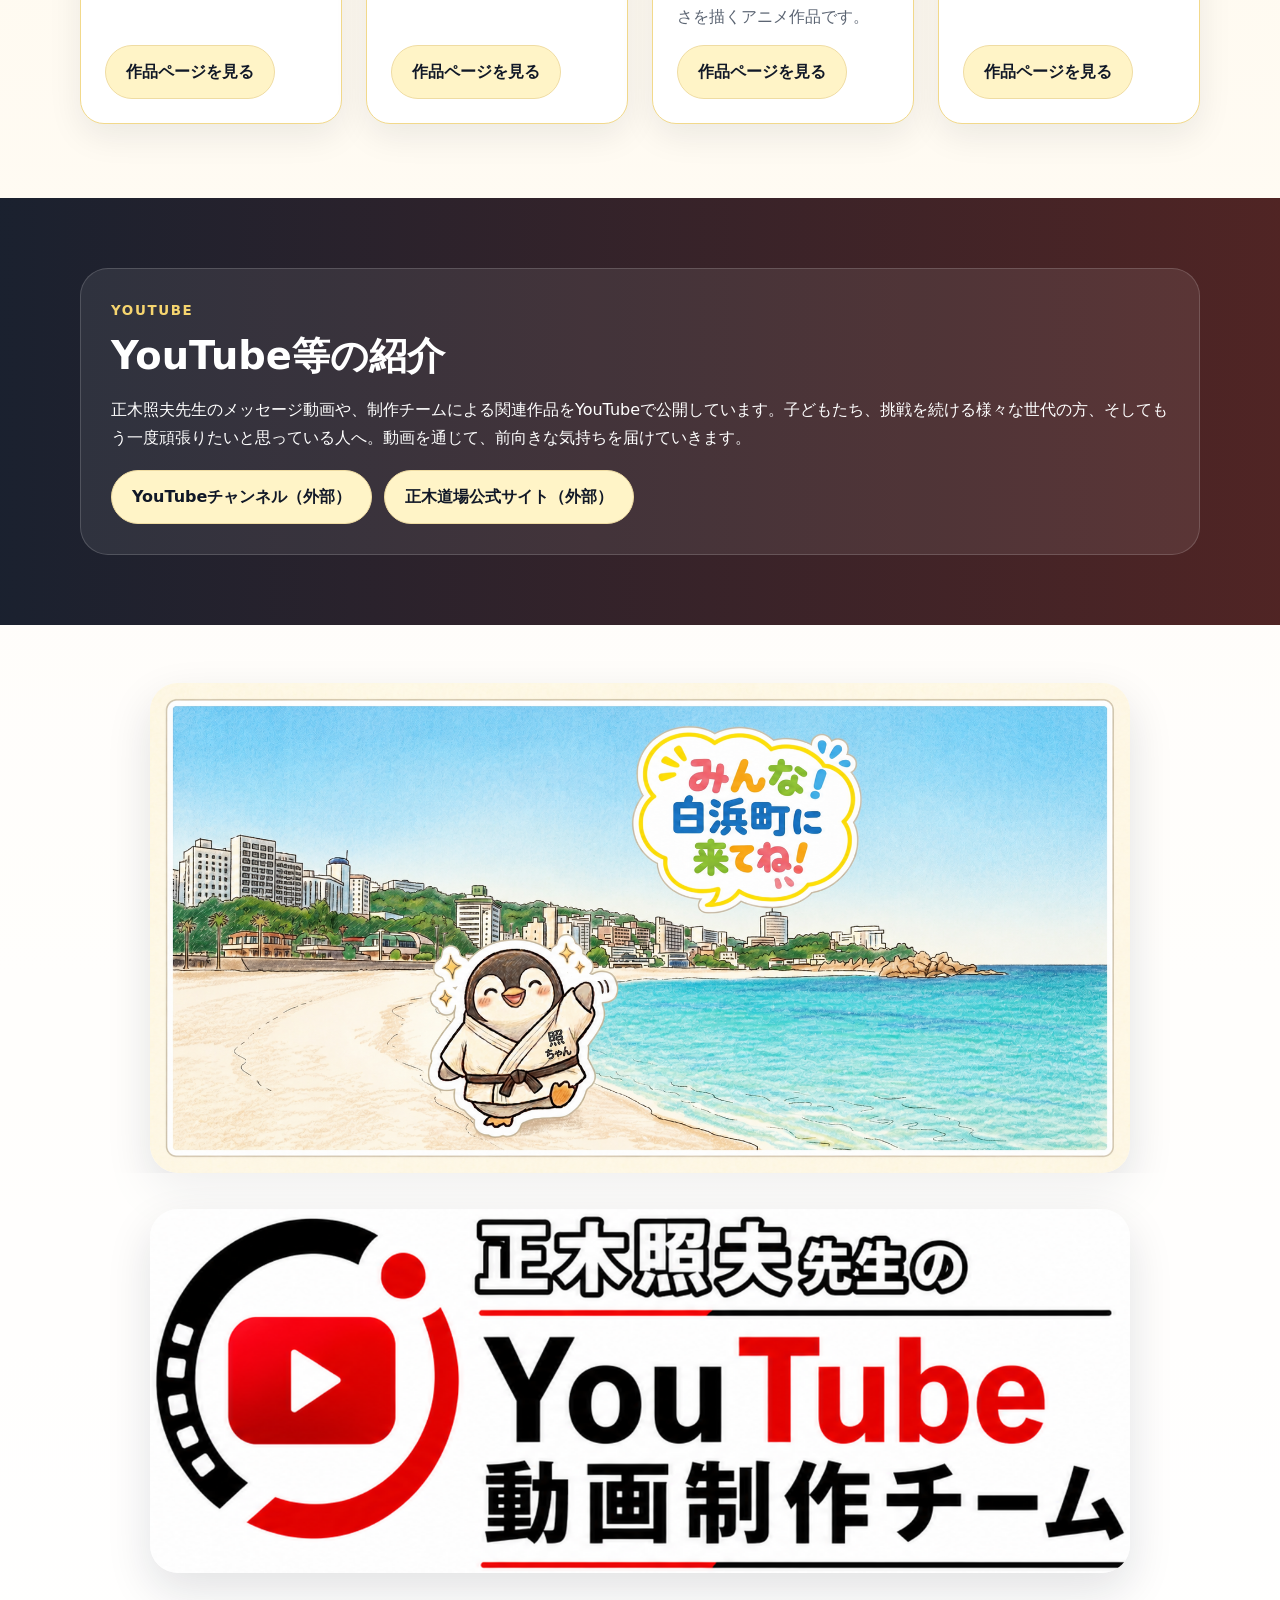
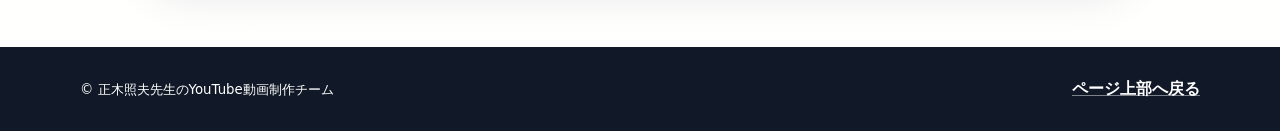
==== commit b003e031: "見出し変更・お知らせ更新 - てるちゃん1冊目の見出し/ボタンを「絵本「てるちゃんと虹色の宝石」」に統一 - お知らせに 2026.08.05「絵本「てるちゃんとなかまたち」を公開しました。」を追加 " ====
--- a/index.html
+++ b/index.html
@@ -27,6 +27,9 @@
 
         <nav class="site-nav" id="site-nav" aria-label="メインナビゲーション">
           <a href="#works">作品カテゴリ</a>
+          <a class="site-nav-sub" href="pages/masaki-youtube.html">正木先生のエール</a>
+          <a class="site-nav-sub" href="pages/teruchan.html">てるちゃんシリーズ</a>
+          <a class="site-nav-sub" href="pages/anime-mugen.html">アニメ（君の可能性は∞）</a>
           <a href="https://www.youtube.com/@%E6%AD%A3%E6%9C%A8%E7%85%A7%E5%A4%AB%E5%85%88%E7%94%9F%E3%81%AEYouTube" target="_blank" rel="noopener noreferrer">YOUTUBE（外部）</a>
           <a href="#news">お知らせ</a>
         </nav>
@@ -48,7 +51,8 @@
             <p class="eyebrow">News</p>
             <h2 id="news-title">お知らせ</h2>
             <ul class="news-list">
-              <li><a href="https://sky-art-fes.jp/2026/" target="_blank" rel="noopener noreferrer"><span class="news-date">2026.08.01</span> 和歌山県白浜町で花火大会（SKY ART FESTIVAL）が開催されます。</a></li>
+              <li><span class="news-date">2026.08.05</span> 絵本「てるちゃんとなかまたち」を公開しました。</li>
+              <li><a href="https://sky-art-fes.jp/2026/" target="_blank" rel="noopener noreferrer"><span class="news-date">2026.08.01</span> 和歌山県白浜町で花火大会（SKY ART FESTIVAL）が開催され、8000発の花火が夜空を彩りました。</a></li>
               <li><span class="news-date">2026.07.07</span> ホームページを公開しました。<br>作品は順次アップしていきます。</li>
             </ul>
           </div>
--- a/css/style.css
+++ b/css/style.css
@@ -148,6 +148,11 @@
   outline: none;
 }
 
+/* ジャンルのサブ項目はPC(横並びメニュー)では非表示。スマホのメニューでのみ表示 */
+.site-nav-sub {
+  display: none;
+}
+
 .nav-toggle {
   display: none;
   width: 44px;
@@ -242,6 +247,15 @@
   flex-wrap: wrap;
   gap: 12px;
   margin-top: 18px;
+}
+
+/* 読み込みに時間がかかる旨の注意書き */
+.load-note {
+  margin: 10px 0 0;
+  color: var(--color-red);
+  font-size: 0.9rem;
+  font-weight: 700;
+  line-height: 1.6;
 }
 
 .button-row .button {
@@ -737,27 +751,30 @@
   width: 100%;
 }
 
-/* JSで各楽曲に追加する「大きな再生ボタン＋標準プレーヤー」のまとまり */
+/* JSで標準プレーヤーを置き換える独自プレーヤー（丸い再生ボタン＋進行バー） */
 .music-player {
-  display: grid;
-  gap: 10px;
+  display: flex;
+  align-items: center;
+  gap: 14px;
+}
+
+.music-player audio {
+  display: none;
 }
 
 .music-play-toggle {
+  flex: 0 0 auto;
   display: inline-flex;
   align-items: center;
   justify-content: center;
-  gap: 12px;
-  width: 100%;
-  min-height: 56px;
-  padding: 12px 20px;
-  font-size: 1.05rem;
-  font-weight: 700;
+  width: 54px;
+  height: 54px;
+  padding: 0;
   color: #ffffff;
   background: var(--color-red);
   border: none;
-  border-radius: 999px;
-  box-shadow: 0 12px 26px rgba(198, 40, 40, 0.22);
+  border-radius: 50%;
+  box-shadow: 0 10px 22px rgba(198, 40, 40, 0.28);
   cursor: pointer;
   transition: background 0.2s ease, transform 0.1s ease;
 }
@@ -768,7 +785,7 @@
 }
 
 .music-play-toggle:active {
-  transform: scale(0.98);
+  transform: scale(0.96);
 }
 
 .music-play-icon {
@@ -782,18 +799,68 @@
   content: "";
   position: absolute;
   top: 0;
-  left: 0;
+  left: 2px;
   border-style: solid;
-  border-width: 9px 0 9px 16px;
+  border-width: 9px 0 9px 15px;
   border-color: transparent transparent transparent #ffffff;
 }
 
 .music-play-toggle.is-playing .music-play-icon::before {
   border: none;
+  left: 0;
   width: 5px;
   height: 18px;
   background: #ffffff;
-  box-shadow: 11px 0 0 #ffffff;
+  box-shadow: 10px 0 0 #ffffff;
+}
+
+.music-progress {
+  flex: 1 1 auto;
+  min-width: 0;
+  display: grid;
+  gap: 6px;
+}
+
+.music-progress-bar {
+  position: relative;
+  height: 10px;
+  border-radius: 999px;
+  background: rgba(198, 40, 40, 0.18);
+  cursor: pointer;
+}
+
+.music-progress-bar:focus-visible {
+  outline: 2px solid var(--color-red);
+  outline-offset: 3px;
+}
+
+.music-progress-fill {
+  position: absolute;
+  top: 0;
+  left: 0;
+  width: 0%;
+  height: 100%;
+  border-radius: 999px;
+  background: var(--color-red);
+}
+
+.music-progress-fill::after {
+  content: "";
+  position: absolute;
+  top: 50%;
+  right: -6px;
+  width: 15px;
+  height: 15px;
+  transform: translateY(-50%);
+  border-radius: 50%;
+  background: var(--color-red);
+  box-shadow: 0 2px 6px rgba(17, 24, 39, 0.28);
+}
+
+.music-time {
+  font-size: 0.85rem;
+  color: var(--color-muted);
+  font-variant-numeric: tabular-nums;
 }
 
 .music-item .button {
@@ -958,6 +1025,11 @@
   grid-template-columns: auto minmax(0, 1fr) auto;
   align-items: center;
   gap: 12px;
+}
+
+/* 側面矢印なしのリーダー（漫画）は画像を1カラムで中央表示 */
+.manga-reader--simple .manga-reader-stage {
+  grid-template-columns: minmax(0, 1fr);
 }
 
 .manga-reader-page {
@@ -1114,6 +1186,14 @@
     padding: 12px 14px;
   }
 
+  /* スマホのメニューではジャンルのサブ項目を字下げして表示 */
+  .site-nav .site-nav-sub {
+    display: block;
+    padding-left: 30px;
+    font-size: 0.95rem;
+    color: var(--color-ink);
+  }
+
   .hero {
     padding: 12px 0 24px;
   }
@@ -1177,26 +1257,338 @@
     grid-template-columns: 1fr;
   }
 
+  .manga-reader {
+    padding: 14px;
+    gap: 12px;
+  }
+
   .manga-reader-stage {
+    position: relative;
     grid-template-columns: 1fr;
   }
 
+  /* 画像は1画面に収まる高さに抑える */
+  .manga-reader-page {
+    max-height: 66vh;
+  }
+
+  /* 側面の矢印を画像の左右に重ねた小さな丸ボタンにする */
   .manga-reader-stage .manga-reader-nav {
+    position: absolute;
+    top: 50%;
+    z-index: 2;
+    display: inline-flex;
+    align-items: center;
+    justify-content: center;
+    width: 46px;
+    height: 46px;
+    min-width: 0;
+    padding: 0;
+    font-size: 0;
+    background: rgba(255, 255, 255, 0.82);
+    border: 1px solid var(--color-card-border);
+    border-radius: 50%;
+    box-shadow: 0 4px 12px rgba(17, 24, 39, 0.2);
+    transform: translateY(-50%);
+  }
+
+  .manga-reader-stage .manga-reader-prev {
+    left: 8px;
+  }
+
+  .manga-reader-stage .manga-reader-next {
+    right: 8px;
+  }
+
+  .manga-reader-stage .manga-reader-prev::before {
+    content: "\2039";
+  }
+
+  .manga-reader-stage .manga-reader-next::before {
+    content: "\203A";
+  }
+
+  .manga-reader-stage .manga-reader-nav::before {
+    font-size: 1.9rem;
+    font-weight: 700;
+    line-height: 1;
+    color: var(--color-ink);
+  }
+
+  /* 下部コントロールはコンパクトな横並びに。重複する前後ボタンは非表示 */
+  .manga-reader-controls {
+    flex-direction: row;
+    flex-wrap: wrap;
+    gap: 8px;
+  }
+
+  /* 側面矢印があるリーダー（絵本）では、重複する下部の前後ボタンを隠す。
+     漫画(--simple)は下部ボタンが主役なので隠さない */
+  .manga-reader:not(.manga-reader--simple) .manga-reader-controls .manga-reader-prev,
+  .manga-reader:not(.manga-reader--simple) .manga-reader-controls .manga-reader-next {
     display: none;
   }
 
-  .manga-reader-controls {
+  .manga-reader-controls .button {
+    flex: 0 1 auto;
+    width: auto;
+    min-height: 38px;
+    padding: 6px 10px;
+    font-size: 0.8rem;
+  }
+
+  .manga-reader-status {
+    order: 0;
+    flex: 1 1 auto;
+    min-width: 0;
+    font-size: 0.9rem;
+  }
+
+}
+
+/* 絵本の縦コントロール列は既定では非表示（スマホ縦向きのときだけ表示） */
+.ehon-side-controls {
+  display: none;
+}
+
+/* 「作品サイトへ」ボタンはスマホ全画面時のみ表示（PCはヘッダーの戻るを使用） */
+.manga-reader-home {
+  display: none;
+}
+
+/* ===== スマホ(縦向き)は漫画・絵本を全画面固定・スクロール無し・タップ操作にする ===== */
+@media (max-width: 860px) and (orientation: portrait) {
+  body.page-manga,
+  body.page-ehon {
+    overflow: hidden;
+  }
+
+  .page-manga .site-header,
+  .page-manga .manga-reader-header,
+  .page-ehon .site-header,
+  .page-ehon .manga-reader-header,
+  .page-ehon .site-footer {
+    display: none;
+  }
+
+  .page-manga .manga-reader-section,
+  .page-ehon .manga-reader-section {
+    padding: 0;
+  }
+
+  .page-manga .manga-reader-section > .container,
+  .page-ehon .manga-reader-section > .container {
+    max-width: none;
+    padding: 0;
+  }
+
+  .manga-reader--simple,
+  .manga-reader--rotate {
+    position: fixed;
+    inset: 0;
+    z-index: 50;
+    display: block;
+    margin: 0;
+    padding: 0;
+    background: #000;
+    border: none;
+    border-radius: 0;
+    box-shadow: none;
+    overflow: hidden;
+  }
+
+  .manga-reader--simple .manga-reader-loading,
+  .manga-reader--rotate .manga-reader-loading {
+    display: none;
+  }
+
+  /* --- 漫画: 縦画像＋下部ボタンバー＋左右タップ --- */
+  .manga-reader--simple .manga-reader-stage {
+    position: absolute;
+    top: 0;
+    right: 0;
+    left: 0;
+    bottom: 58px;
+    display: flex;
+    align-items: center;
+    justify-content: center;
+    height: auto;
+    overflow: hidden;
+    grid-template-columns: none;
+    /* ブラウザ既定のタッチ操作は無効化し、JSでピンチ拡大・パン・ページめくりを制御 */
+    touch-action: none;
+  }
+
+  .manga-reader--simple .manga-reader-page {
+    width: 100%;
+    height: 100%;
+    max-height: none;
+    margin: 0;
+    object-fit: contain;
+    background: #000;
+    border-radius: 0;
+    box-shadow: none;
+  }
+
+  .manga-reader--simple .manga-reader-controls {
+    position: absolute;
+    left: 0;
+    right: 0;
+    bottom: 0;
+    height: 58px;
+    display: flex;
+    flex-wrap: nowrap;
+    align-items: center;
+    justify-content: center;
+    gap: 6px;
+    margin: 0;
+    /* 左右に余白を確保して、中央の 次へ/ページ数/前へ を端のボタンから離す */
+    padding: 6px 78px;
+    background: rgba(0, 0, 0, 0.72);
+  }
+
+  .manga-reader--simple .manga-reader-controls .button.manga-reader-home {
+    display: inline-flex;
+    position: absolute;
+    left: 8px;
+    min-height: 44px;
+    padding: 4px 8px;
+    font-size: 0.6rem;
+    line-height: 1.15;
+    text-align: center;
+  }
+
+  .manga-reader--simple .manga-reader-controls .manga-reader-first {
+    position: absolute;
+    right: 8px;
+  }
+
+  .manga-reader--simple .manga-reader-controls .button {
+    flex: 0 0 auto;
+    width: auto;
+    min-height: 40px;
+    padding: 6px 10px;
+    font-size: 0.76rem;
+  }
+
+  .manga-reader--simple .manga-reader-controls .manga-reader-status {
+    order: 0;
+    flex: 0 0 auto;
+    min-width: 3.4em;
+    margin: 0;
+    color: #ffffff;
+    font-size: 0.9rem;
+    text-align: center;
+  }
+
+  /* --- 絵本: 90度回転で全画面＋左に縦コントロール列＋上下タップ --- */
+  .manga-reader--rotate .manga-reader-stage {
+    position: absolute;
+    top: 0;
+    right: 0;
+    bottom: 0;
+    left: 56px;
+    display: flex;
+    align-items: center;
+    justify-content: center;
+    height: auto;
+    overflow: hidden;
+    grid-template-columns: none;
+    touch-action: none;
+  }
+
+  .manga-reader--rotate .manga-reader-page {
+    position: static;
+    width: min(96vh, calc((100vw - 56px) * 1.7));
+    height: auto;
+    max-width: none;
+    max-height: none;
+    margin: 0;
+    border-radius: 0;
+    box-shadow: none;
+    /* 90度回転・拡大・移動は JS(manga-reader.js) が transform で制御する */
+    transform-origin: center center;
+  }
+
+  .manga-reader--rotate .manga-reader-stage .manga-reader-nav,
+  .manga-reader--rotate .manga-reader-controls {
+    display: none;
+  }
+
+  .manga-reader--rotate .ehon-side-controls {
+    position: absolute;
+    top: 0;
+    left: 0;
+    bottom: 0;
+    width: 58px;
+    display: flex;
     flex-direction: column;
-  }
-
-  .manga-reader-controls .button {
-    width: 100%;
-  }
-
-  .manga-reader-status {
-    order: -1;
-  }
-
+    align-items: center;
+    justify-content: center;
+    gap: 12px;
+    margin: 0;
+    /* 上=最初へ / 下=てるちゃんページへ を端に固定するための余白 */
+    padding: 58px 3px;
+    background: rgba(0, 0, 0, 0.6);
+    z-index: 2;
+  }
+
+  /* 前へ・ページ数・次へ を中央にひとまとめ */
+  .manga-reader--rotate .ehon-side-core {
+    display: flex;
+    flex-direction: column;
+    align-items: center;
+    gap: 6px;
+  }
+
+  /* 最初へ=先頭(上端)に固定、てるちゃんページへ=末尾(下端)に固定 */
+  .manga-reader--rotate .ehon-side-controls .manga-reader-first {
+    position: absolute;
+    top: 6px;
+    left: 50%;
+    transform: translateX(-50%);
+  }
+
+  .manga-reader--rotate .ehon-side-controls .ehon-side-back {
+    position: absolute;
+    bottom: 6px;
+    left: 50%;
+    transform: translateX(-50%);
+  }
+
+  /* 最後へ を「次へ」と「てるちゃんページへ」の中間へ（誤操作防止で距離を確保） */
+  .manga-reader--rotate .ehon-side-controls .manga-reader-last {
+    position: absolute;
+    top: 74%;
+    left: 50%;
+    transform: translate(-50%, -50%);
+  }
+
+  .manga-reader--rotate .ehon-side-controls .button {
+    writing-mode: vertical-rl;
+    text-orientation: sideways;
+    width: auto;
+    min-height: 0;
+    padding: 10px 4px;
+    font-size: 0.8rem;
+    line-height: 1.1;
+  }
+
+  .manga-reader--rotate .ehon-side-controls .ehon-side-back {
+    padding: 8px 4px;
+    font-size: 0.72rem;
+    line-height: 1.25;
+    text-align: center;
+  }
+
+  .manga-reader--rotate .ehon-side-controls .manga-reader-status {
+    writing-mode: vertical-rl;
+    text-orientation: sideways;
+    margin: 0;
+    color: #ffffff;
+    font-size: 0.85rem;
+    font-weight: 700;
+  }
 }
 
 @media (prefers-reduced-motion: reduce) {
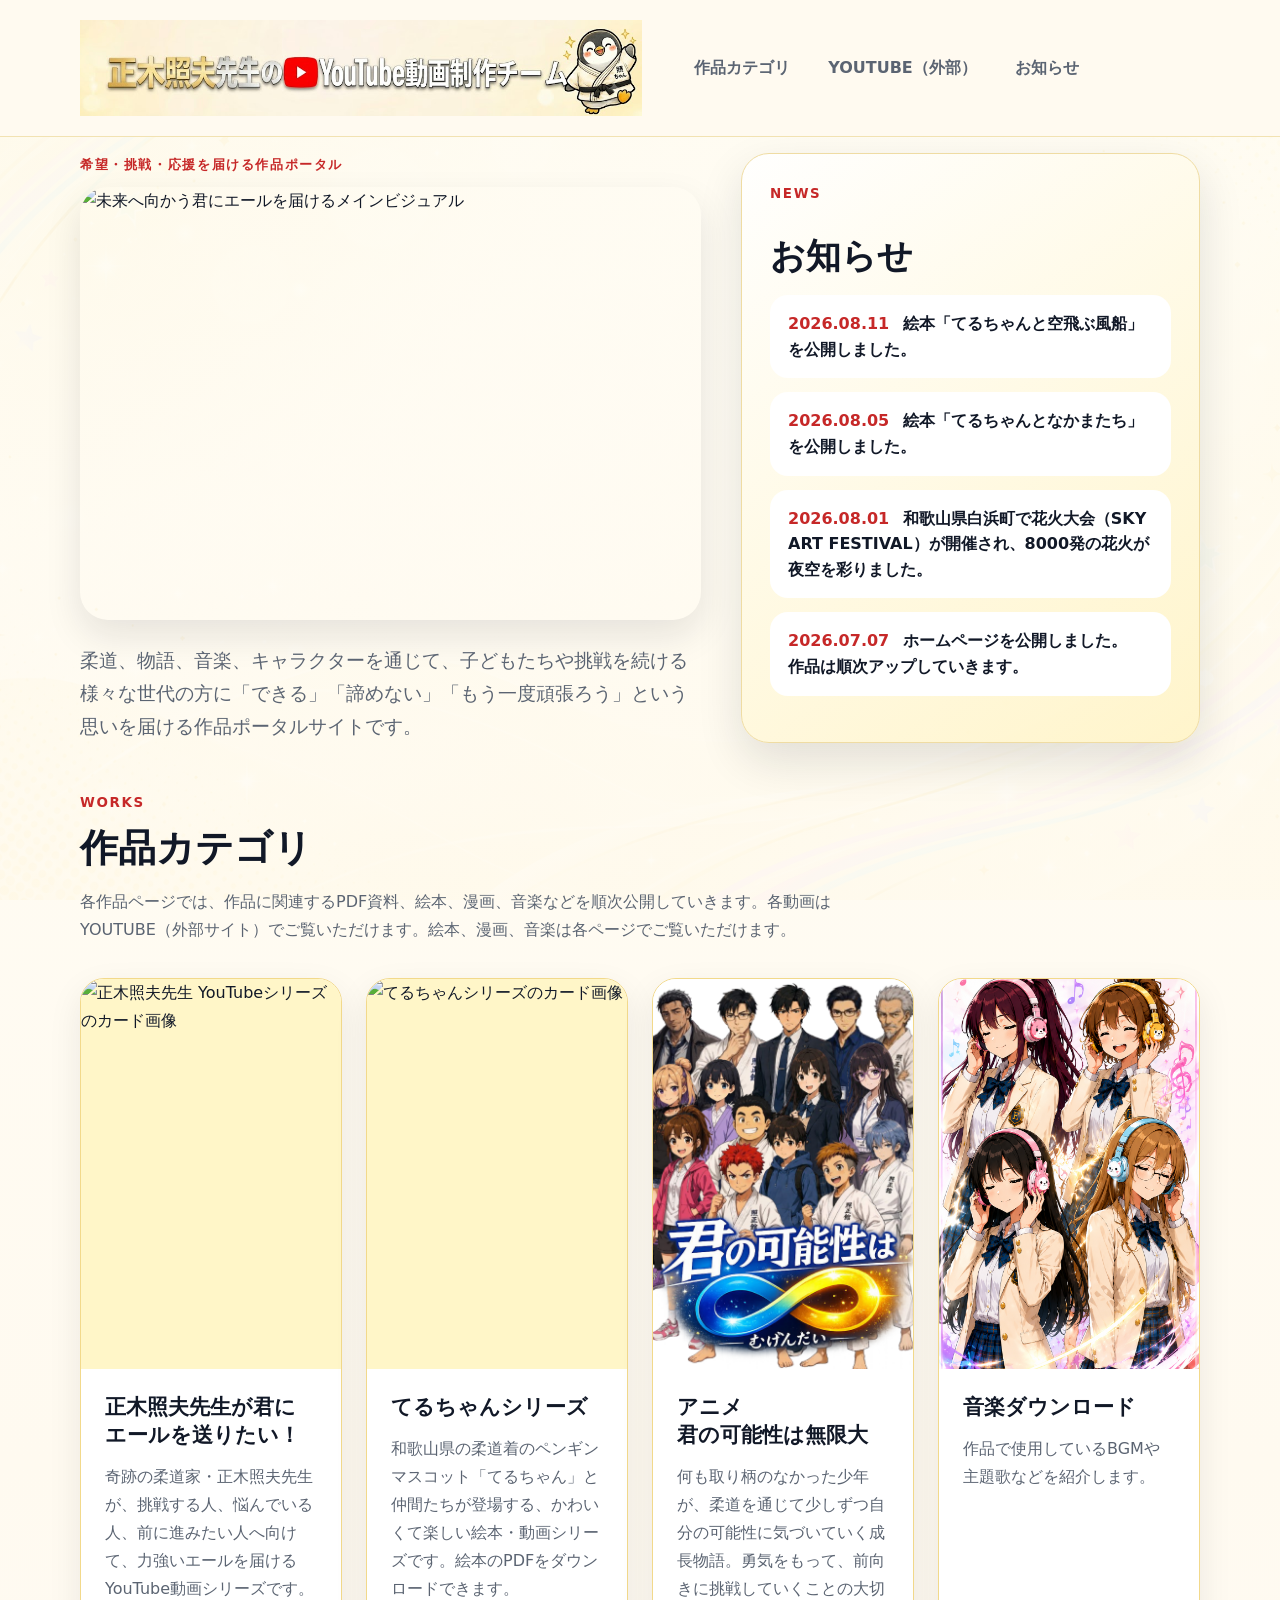
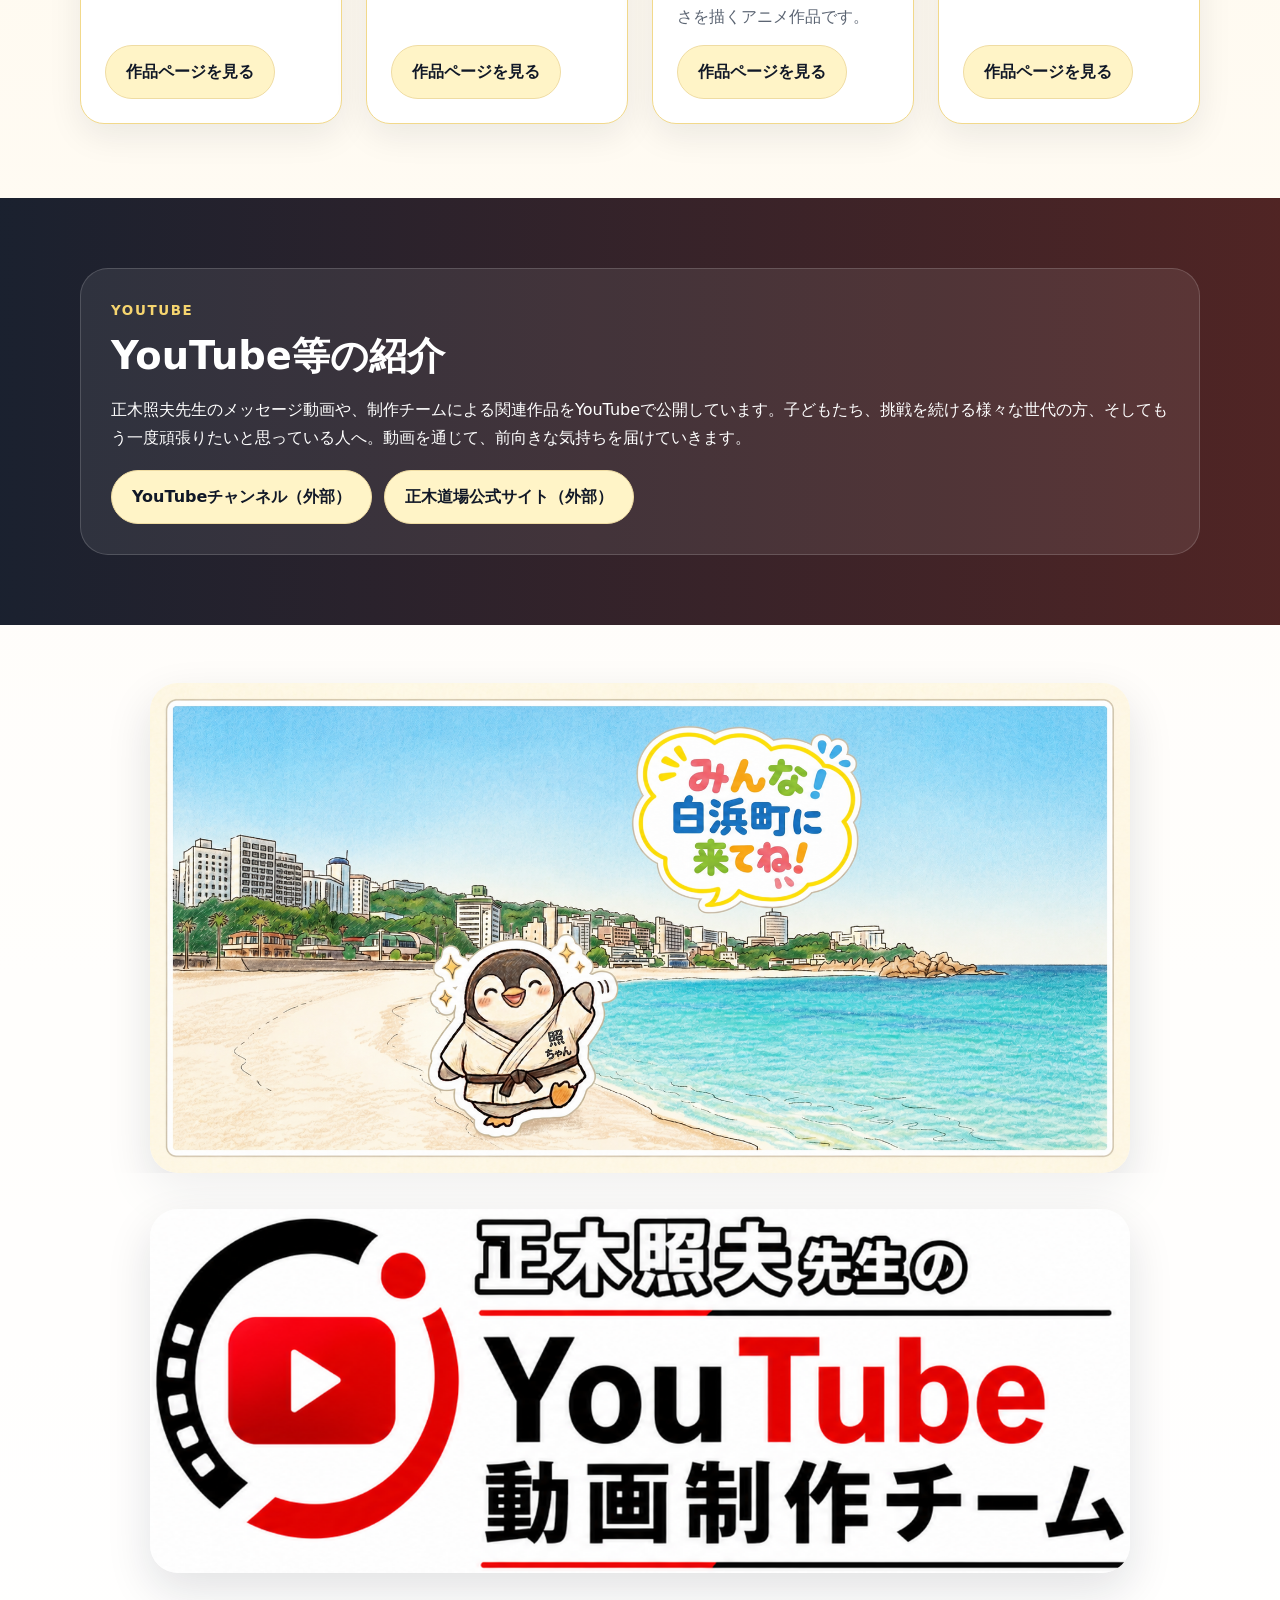
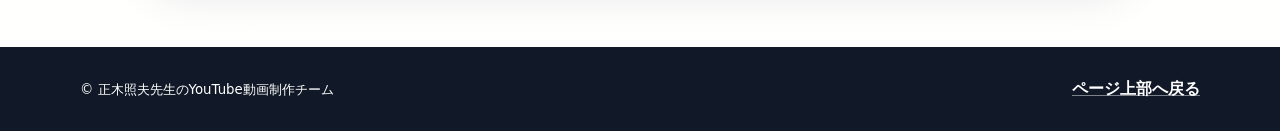
==== commit cf78ab26: "お知らせに 2026.08.11 絵本「てるちゃんと空飛ぶ風船」公開 を追加 Co-Authored-By: Claude Opus 4.8 (1M context) <noreply@anthrop" ====
--- a/index.html
+++ b/index.html
@@ -51,6 +51,7 @@
             <p class="eyebrow">News</p>
             <h2 id="news-title">お知らせ</h2>
             <ul class="news-list">
+              <li><span class="news-date">2026.08.11</span> 絵本「てるちゃんと空飛ぶ風船」を公開しました。</li>
               <li><span class="news-date">2026.08.05</span> 絵本「てるちゃんとなかまたち」を公開しました。</li>
               <li><a href="https://sky-art-fes.jp/2026/" target="_blank" rel="noopener noreferrer"><span class="news-date">2026.08.01</span> 和歌山県白浜町で花火大会（SKY ART FESTIVAL）が開催され、8000発の花火が夜空を彩りました。</a></li>
               <li><span class="news-date">2026.07.07</span> ホームページを公開しました。<br>作品は順次アップしていきます。</li>
